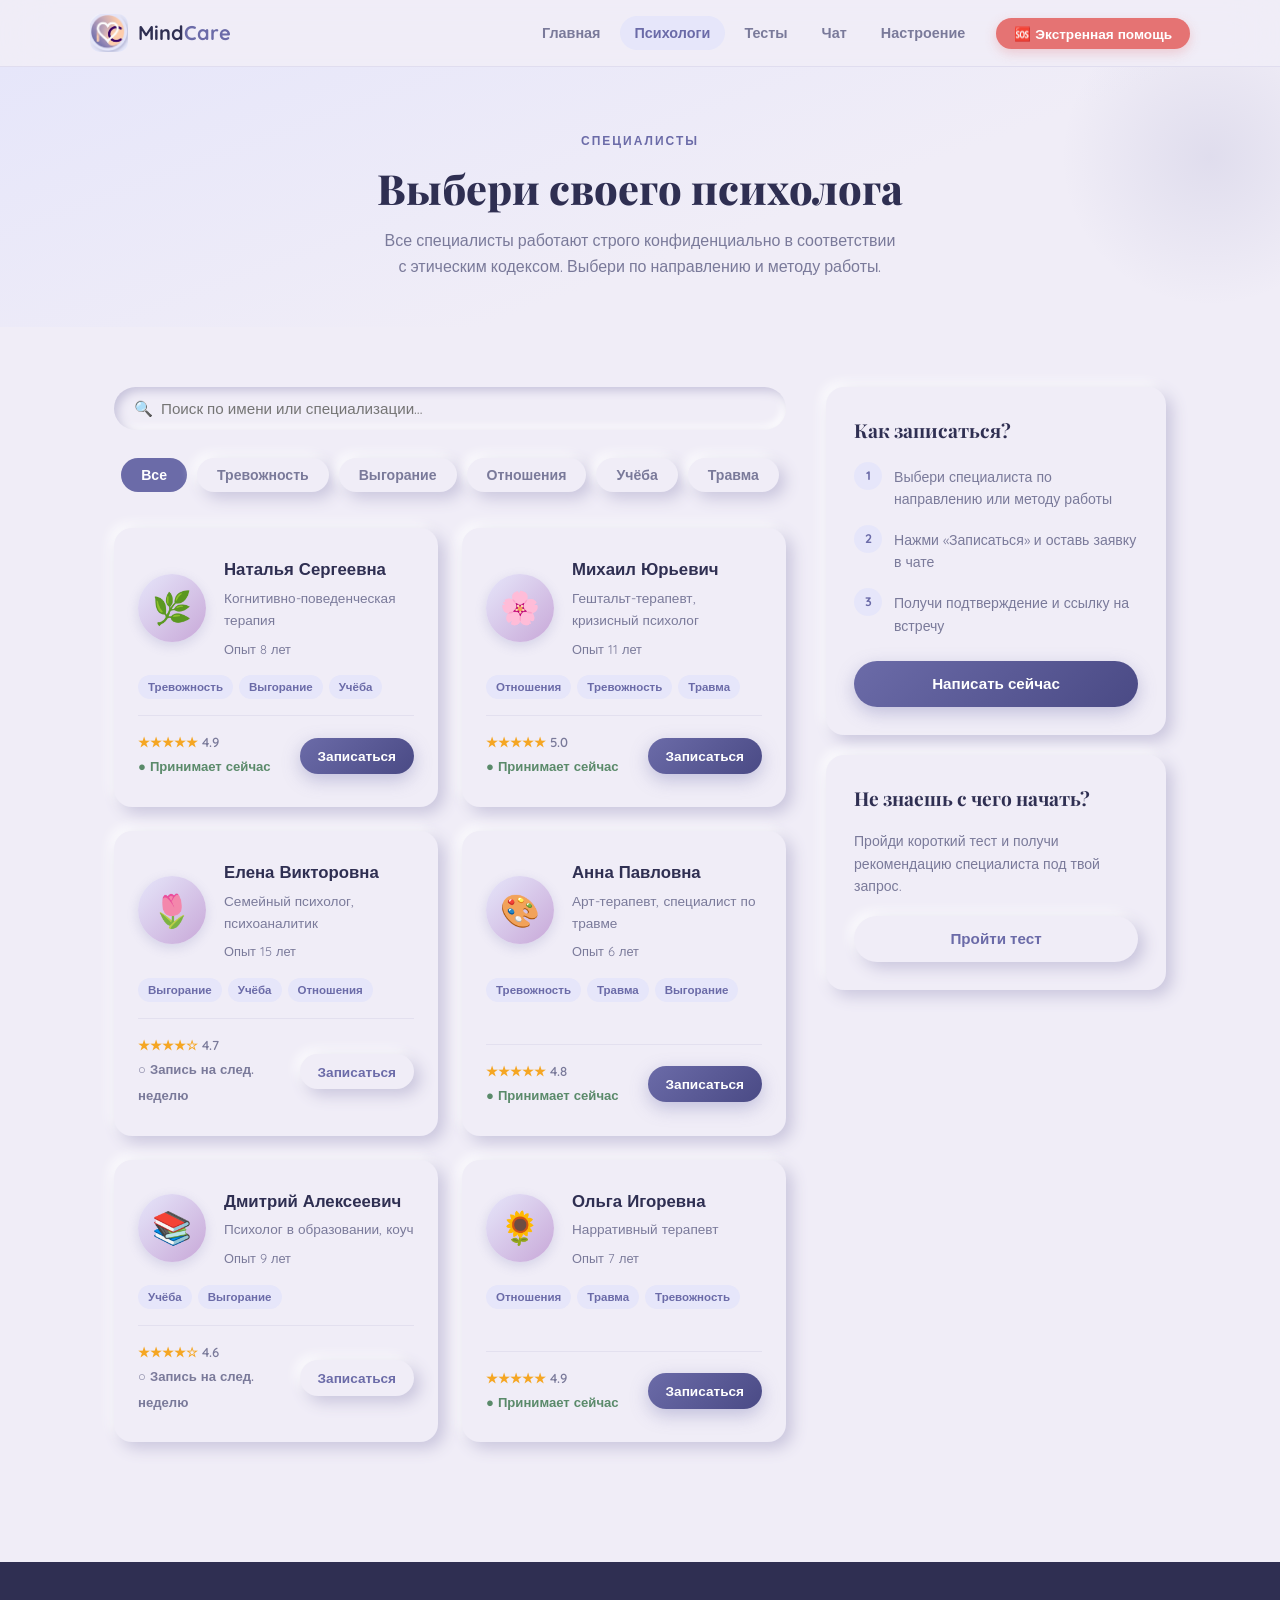
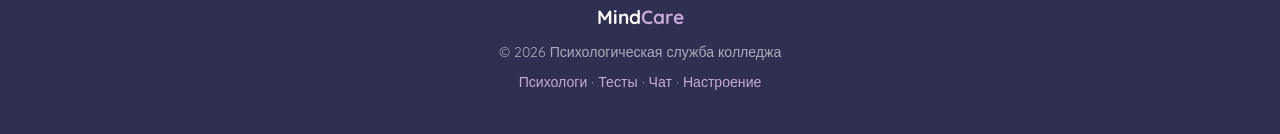
==== catalog.html @ d56aece6 "Add files via upload" ====
<!DOCTYPE html>
<html lang="ru">
<head>
  <meta charset="UTF-8"/>
  <meta name="viewport" content="width=device-width, initial-scale=1.0"/>
  <title>MindCare — Психологи</title>
  <link rel="icon" type="image/x-icon" href="image1.png"/>
  <link rel="shortcut icon" href="image1.png"/>
  <link rel="apple-touch-icon" href="image1.png"/>
  <link rel="preconnect" href="https://fonts.googleapis.com"/>
  <link rel="preconnect" href="https://fonts.gstatic.com" crossorigin/>
  <link href="https://fonts.googleapis.com/css2?family=Quicksand:wght@400;500;600;700&family=Playfair+Display:wght@700;800&display=swap" rel="stylesheet"/>
  <link rel="stylesheet" href="style.css"/>
  <style>
    .psych-detail-grid {
      display: grid; grid-template-columns: 1fr 340px; gap: 40px; align-items: start;
    }
    .sidebar-card { padding: 28px; position: sticky; top: 90px; }
    .sidebar-card h3 { font-family: 'Playfair Display', serif; font-size: 1.2rem; margin-bottom: 16px; }
    .sidebar-steps { display: flex; flex-direction: column; gap: 14px; margin-bottom: 24px; }
    .sidebar-step { display: flex; gap: 12px; align-items: flex-start; }
    .step-num {
      width: 28px; height: 28px; border-radius: 50%; flex-shrink: 0;
      background: var(--lavender); color: var(--lavender-dark);
      display: flex; align-items: center; justify-content: center;
      font-size: 0.78rem; font-weight: 700;
    }
    .step-text { font-size: 0.88rem; color: var(--text-muted); padding-top: 4px; }

    .search-bar {
      display: flex; gap: 12px; margin-bottom: 28px;
    }
    .search-bar input {
      flex: 1; padding: 12px 20px;
      border: none; box-shadow: var(--nm-in);
      background: var(--bg); border-radius: var(--radius-pill);
      outline: none; font-size: 0.95rem; font-family: inherit;
    }

    .psych-card__rating { display: flex; align-items: center; gap: 4px; font-size: 0.82rem; color: var(--text-muted); font-weight: 600; }
    .stars { color: #F5A623; }
    .psych-card__exp { font-size: 0.8rem; color: var(--text-muted); }

    @media (max-width: 900px) {
      .psych-detail-grid { grid-template-columns: 1fr; }
      .sidebar-card { position: static; }
    }
  </style>
</head>
<body>

<header class="header">
  <div class="container header__inner">
    <a href="index.html" class="logo">
      <img src="image1.png" alt="" class="logo__img" onerror="this.style.display='none'"/>
      <span class="logo__text">Mind<span class="logo__accent">Care</span></span>
    </a>
    <nav class="nav" id="nav">
      <ul class="nav__list">
        <li><a href="index.html"   class="nav__link">Главная</a></li>
        <li><a href="catalog.html" class="nav__link active">Психологи</a></li>
        <li><a href="tests.html"   class="nav__link">Тесты</a></li>
        <li><a href="chat.html"    class="nav__link">Чат</a></li>
        <li><a href="mood.html"    class="nav__link">Настроение</a></li>
      </ul>
    </nav>
    <button class="burger" id="burger" aria-label="Открыть меню"><span></span><span></span><span></span></button>
    <button class="btn btn--danger btn--sm header__emergency" id="emergencyBtn">🆘 Экстренная помощь</button>
  </div>
</header>

<div class="page-hero">
  <div class="container">
    <span class="page-hero__eyebrow">Специалисты</span>
    <h1 class="page-hero__title">Выбери своего психолога</h1>
    <p class="page-hero__sub">Все специалисты работают строго конфиденциально в соответствии с этическим кодексом. Выбери по направлению и методу работы.</p>
  </div>
</div>

<section style="padding: 60px 0;">
  <div class="container">
    <div class="psych-detail-grid">
      <div>
        <div class="search-bar">
          <input type="text" id="searchInput" placeholder="🔍  Поиск по имени или специализации…"/>
        </div>

        <div class="filters" role="group" aria-label="Фильтры">
          <button class="filter-tag active" data-filter="all">Все</button>
          <button class="filter-tag" data-filter="anxiety">Тревожность</button>
          <button class="filter-tag" data-filter="burnout">Выгорание</button>
          <button class="filter-tag" data-filter="relations">Отношения</button>
          <button class="filter-tag" data-filter="study">Учёба</button>
          <button class="filter-tag" data-filter="trauma">Травма</button>
        </div>

        <div class="catalog__grid" id="catalogGrid">

          <article class="psych-card nm reveal" data-tags="anxiety burnout study" data-name="наталья сергеевна когнитивно-поведенческая" tabindex="0">
            <div class="psych-card__top">
              <div class="psych-card__avatar">🌿</div>
              <div>
                <h3 class="psych-card__name">Наталья Сергеевна</h3>
                <p class="psych-card__spec">Когнитивно-поведенческая терапия</p>
                <p class="psych-card__exp">Опыт 8 лет</p>
              </div>
            </div>
            <div class="psych-card__tags">
              <span class="tag">Тревожность</span>
              <span class="tag">Выгорание</span>
              <span class="tag">Учёба</span>
            </div>
            <div class="psych-card__footer">
              <div>
                <div class="psych-card__rating"><span class="stars">★★★★★</span> 4.9</div>
                <span class="psych-card__avail">● Принимает сейчас</span>
              </div>
              <a href="chat.html" class="btn btn--primary btn--sm">Записаться</a>
            </div>
          </article>

          <article class="psych-card nm reveal" data-tags="relations anxiety trauma" data-name="михаил юрьевич гештальт кризисный" tabindex="0">
            <div class="psych-card__top">
              <div class="psych-card__avatar">🌸</div>
              <div>
                <h3 class="psych-card__name">Михаил Юрьевич</h3>
                <p class="psych-card__spec">Гештальт-терапевт, кризисный психолог</p>
                <p class="psych-card__exp">Опыт 11 лет</p>
              </div>
            </div>
            <div class="psych-card__tags">
              <span class="tag">Отношения</span>
              <span class="tag">Тревожность</span>
              <span class="tag">Травма</span>
            </div>
            <div class="psych-card__footer">
              <div>
                <div class="psych-card__rating"><span class="stars">★★★★★</span> 5.0</div>
                <span class="psych-card__avail">● Принимает сейчас</span>
              </div>
              <a href="chat.html" class="btn btn--primary btn--sm">Записаться</a>
            </div>
          </article>

          <article class="psych-card nm reveal" data-tags="burnout study relations" data-name="елена викторовна семейный психоаналитик" tabindex="0">
            <div class="psych-card__top">
              <div class="psych-card__avatar">🌷</div>
              <div>
                <h3 class="psych-card__name">Елена Викторовна</h3>
                <p class="psych-card__spec">Семейный психолог, психоаналитик</p>
                <p class="psych-card__exp">Опыт 15 лет</p>
              </div>
            </div>
            <div class="psych-card__tags">
              <span class="tag">Выгорание</span>
              <span class="tag">Учёба</span>
              <span class="tag">Отношения</span>
            </div>
            <div class="psych-card__footer">
              <div>
                <div class="psych-card__rating"><span class="stars">★★★★☆</span> 4.7</div>
                <span class="psych-card__avail psych-card__avail--busy">○ Запись на след. неделю</span>
              </div>
              <a href="chat.html" class="btn btn--secondary btn--sm">Записаться</a>
            </div>
          </article>

          <article class="psych-card nm reveal" data-tags="anxiety trauma burnout" data-name="анна павловна арт-терапия травма" tabindex="0">
            <div class="psych-card__top">
              <div class="psych-card__avatar">🎨</div>
              <div>
                <h3 class="psych-card__name">Анна Павловна</h3>
                <p class="psych-card__spec">Арт-терапевт, специалист по травме</p>
                <p class="psych-card__exp">Опыт 6 лет</p>
              </div>
            </div>
            <div class="psych-card__tags">
              <span class="tag">Тревожность</span>
              <span class="tag">Травма</span>
              <span class="tag">Выгорание</span>
            </div>
            <div class="psych-card__footer">
              <div>
                <div class="psych-card__rating"><span class="stars">★★★★★</span> 4.8</div>
                <span class="psych-card__avail">● Принимает сейчас</span>
              </div>
              <a href="chat.html" class="btn btn--primary btn--sm">Записаться</a>
            </div>
          </article>

          <article class="psych-card nm reveal" data-tags="study burnout" data-name="дмитрий алексеевич учёба стресс" tabindex="0">
            <div class="psych-card__top">
              <div class="psych-card__avatar">📚</div>
              <div>
                <h3 class="psych-card__name">Дмитрий Алексеевич</h3>
                <p class="psych-card__spec">Психолог в образовании, коуч</p>
                <p class="psych-card__exp">Опыт 9 лет</p>
              </div>
            </div>
            <div class="psych-card__tags">
              <span class="tag">Учёба</span>
              <span class="tag">Выгорание</span>
            </div>
            <div class="psych-card__footer">
              <div>
                <div class="psych-card__rating"><span class="stars">★★★★☆</span> 4.6</div>
                <span class="psych-card__avail psych-card__avail--busy">○ Запись на след. неделю</span>
              </div>
              <a href="chat.html" class="btn btn--secondary btn--sm">Записаться</a>
            </div>
          </article>

          <article class="psych-card nm reveal" data-tags="relations trauma anxiety" data-name="ольга игоревна нарративная терапия" tabindex="0">
            <div class="psych-card__top">
              <div class="psych-card__avatar">🌻</div>
              <div>
                <h3 class="psych-card__name">Ольга Игоревна</h3>
                <p class="psych-card__spec">Нарративный терапевт</p>
                <p class="psych-card__exp">Опыт 7 лет</p>
              </div>
            </div>
            <div class="psych-card__tags">
              <span class="tag">Отношения</span>
              <span class="tag">Травма</span>
              <span class="tag">Тревожность</span>
            </div>
            <div class="psych-card__footer">
              <div>
                <div class="psych-card__rating"><span class="stars">★★★★★</span> 4.9</div>
                <span class="psych-card__avail">● Принимает сейчас</span>
              </div>
              <a href="chat.html" class="btn btn--primary btn--sm">Записаться</a>
            </div>
          </article>

        </div>
      </div>

      <aside>
        <div class="sidebar-card nm">
          <h3>Как записаться?</h3>
          <div class="sidebar-steps">
            <div class="sidebar-step">
              <div class="step-num">1</div>
              <div class="step-text">Выбери специалиста по направлению или методу работы</div>
            </div>
            <div class="sidebar-step">
              <div class="step-num">2</div>
              <div class="step-text">Нажми «Записаться» и оставь заявку в чате</div>
            </div>
            <div class="sidebar-step">
              <div class="step-num">3</div>
              <div class="step-text">Получи подтверждение и ссылку на встречу</div>
            </div>
          </div>
          <a href="chat.html" class="btn btn--primary" style="width:100%;text-align:center">Написать сейчас</a>
        </div>

        <div class="sidebar-card nm" style="margin-top:20px">
          <h3>Не знаешь с чего начать?</h3>
          <p style="font-size:0.88rem;color:var(--text-muted);margin:12px 0 18px">Пройди короткий тест и получи рекомендацию специалиста под твой запрос.</p>
          <a href="tests.html" class="btn btn--secondary" style="width:100%;text-align:center">Пройти тест</a>
        </div>
      </aside>
    </div>
  </div>
</section>

<!-- BOOKING MODAL -->
<div class="modal-overlay" id="bookingModal" hidden>
  <div class="modal nm">
    <div style="font-size:2.5rem;margin-bottom:12px">📞</div>
    <h2 style="color:var(--lavender-dark)">Запись на приём</h2>
    <p style="margin:14px 0 6px">Позвони нашему оператору, чтобы выбрать удобное время:</p>
    <a href="tel:+79002978001" style="
      display:inline-block;
      font-size:1.6rem;font-weight:800;
      color:var(--lavender-dark);
      margin:12px 0 6px;
      letter-spacing:1px;
    ">+7 (900) 297-80-01</a>
    <p style="font-size:0.82rem;color:var(--text-muted);margin-bottom:24px">Пн–Пт, 9:00–18:00 · Звонок бесплатный</p>
    <div style="display:flex;gap:12px;justify-content:center;flex-wrap:wrap">
      <a href="tel:+79002978001" class="btn btn--primary">Позвонить сейчас</a>
      <button class="btn btn--secondary" id="closeBooking">Закрыть</button>
    </div>
  </div>
</div>

<!-- EMERGENCY MODAL -->
<div class="modal-overlay" id="emergencyModal" hidden>
  <div class="modal nm">
    <h2>🆘 Экстренная помощь</h2>
    <p>Если тебе угрожает опасность — звони прямо сейчас:</p>
    <ul style="margin:18px 0;padding-left:20px;text-align:left;line-height:2.2">
      <li><strong>8 (800) 2000-122</strong> — Телефон доверия (бесплатно)</li>
      <li><strong>+7 (495) 575-87-70</strong> — Горячая линия</li>
    </ul>
    <button class="btn btn--primary" id="closeEmergency">Понятно, закрыть</button>
  </div>
</div>

<footer class="footer">
  <div class="container">
    <div class="footer__logo">Mind<span>Care</span></div>
    <p style="margin-top:8px">© 2026 Психологическая служба колледжа</p>
    <p style="margin-top:8px">
      <a href="catalog.html">Психологи</a> ·
      <a href="tests.html">Тесты</a> ·
      <a href="chat.html">Чат</a> ·
      <a href="mood.html">Настроение</a>
    </p>
  </div>
</footer>

<script src="app.js"></script>
<script>
  // Booking modal
  const bookingModal = document.getElementById('bookingModal');
  const closeBooking = document.getElementById('closeBooking');

  document.querySelectorAll('.psych-card .btn').forEach(btn => {
    btn.addEventListener('click', e => {
      e.preventDefault();
      bookingModal.removeAttribute('hidden');
    });
  });

  closeBooking.addEventListener('click', () => bookingModal.setAttribute('hidden',''));
  bookingModal.addEventListener('click', e => { if (e.target === bookingModal) bookingModal.setAttribute('hidden',''); });

  // Search
  const searchInput = document.getElementById('searchInput');
  if (searchInput) {
    searchInput.addEventListener('input', () => {
      const q = searchInput.value.toLowerCase();
      document.querySelectorAll('.psych-card').forEach(card => {
        const name = (card.dataset.name || '').toLowerCase();
        if (name.includes(q)) { card.classList.remove('card-hidden','card-fade'); }
        else { card.classList.add('card-fade','card-hidden'); }
      });
    });
  }
</script>
</body>
</html>
---- style.css ----
/* =============================================
   MindCare — СТИЛИ (обновлённые)
   ============================================= */

@import url('https://fonts.googleapis.com/css2?family=Quicksand:wght@400;500;600;700&family=Playfair+Display:wght@700;800&display=swap');

:root {
  --bg:            #F0EDF7;
  --bg-alt:        #E8E4F3;
  --lavender:      #E6E6FA;
  --lavender-mid:  #C8A8D8;
  --lavender-dark: #6B6BA8;
  --lavender-deep: #4A4A85;
  --accent:        #9090C8;
  --green:         #5A8A6A;
  --green-light:   #D4EDDA;
  --text-dark:     #2F2F52;
  --text-muted:    #7A7A9A;
  --white:         #ffffff;

  --nm-light:  #ffffff;
  --nm-dark:   #c8c4dc;
  --nm-out:    6px 6px 16px var(--nm-dark), -4px -4px 12px var(--nm-light);
  --nm-in:     inset 4px 4px 10px var(--nm-dark), inset -3px -3px 8px var(--nm-light);
  --nm-hover:  8px 8px 20px var(--nm-dark), -5px -5px 14px var(--nm-light);

  --radius:     18px;
  --radius-sm:  10px;
  --radius-pill:100px;
  --transition: 0.3s cubic-bezier(0.25, 0.8, 0.25, 1);
}

*, *::before, *::after { box-sizing: border-box; margin: 0; padding: 0; }
html { scroll-behavior: smooth; }
body {
  font-family: 'Quicksand', sans-serif;
  background: var(--bg);
  color: var(--text-dark);
  line-height: 1.6;
  overflow-x: hidden;
}
button, input, textarea { font-family: inherit; }
a { text-decoration: none; color: inherit; }
img { max-width: 100%; }

.container { max-width: 1100px; margin: 0 auto; padding: 0 24px; }
.nm { background: var(--bg); box-shadow: var(--nm-out); border-radius: var(--radius); }

/* ── HEADER ── */
.header {
  position: sticky; top: 0; z-index: 100;
  background: rgba(240,237,247,0.88);
  backdrop-filter: blur(24px); -webkit-backdrop-filter: blur(24px);
  border-bottom: 1px solid rgba(107,107,168,0.12);
}
.header__inner {
  display: flex; align-items: center; gap: 16px;
  padding: 14px 0;
}
.logo { display: flex; align-items: center; gap: 10px; }
.logo__img { width: 38px; height: 38px; border-radius: 10px; object-fit: contain; }
.logo__text { font-size: 1.25rem; font-weight: 700; white-space: nowrap; }
.logo__accent { color: var(--lavender-dark); }

.nav { margin-left: auto; }
.nav__list { display: flex; gap: 4px; list-style: none; }
.nav__link {
  padding: 8px 15px; border-radius: var(--radius-pill);
  font-weight: 600; font-size: 0.9rem;
  color: var(--text-muted); transition: all 0.2s;
}
.nav__link.active,
.nav__link:hover { color: var(--lavender-dark); background: var(--lavender); }

.burger {
  display: none; flex-direction: column; gap: 5px;
  border: none; background: transparent; cursor: pointer; padding: 4px; margin-left: auto;
}
.burger span { display: block; width: 22px; height: 2px; background: var(--text-dark); border-radius: 2px; transition: 0.3s; }
.burger.open span:nth-child(1) { transform: translateY(7px) rotate(45deg); }
.burger.open span:nth-child(2) { opacity: 0; }
.burger.open span:nth-child(3) { transform: translateY(-7px) rotate(-45deg); }

/* ── BUTTONS ── */
.btn {
  display: inline-flex; align-items: center; justify-content: center;
  padding: 11px 26px; border-radius: var(--radius-pill);
  font-weight: 700; font-size: 0.95rem; cursor: pointer;
  transition: all var(--transition); border: none;
}
.btn--primary {
  background: linear-gradient(135deg, var(--lavender-dark), var(--lavender-deep));
  color: #fff; box-shadow: 0 6px 18px rgba(107,107,168,0.35);
}
.btn--primary:hover { transform: translateY(-2px); box-shadow: 0 10px 24px rgba(107,107,168,0.45); }
.btn--secondary {
  background: var(--bg); color: var(--lavender-dark); box-shadow: var(--nm-out);
}
.btn--secondary:hover { background: var(--lavender); transform: translateY(-1px); }
.btn--green {
  background: linear-gradient(135deg, var(--green), #3d6b4f);
  color: #fff; box-shadow: 0 6px 18px rgba(90,138,106,0.35);
}
.btn--green:hover { transform: translateY(-2px); box-shadow: 0 10px 24px rgba(90,138,106,0.45); }
.btn--danger { background: #E57373; color: white; box-shadow: 0 4px 12px rgba(229,115,115,0.3); }
.btn--danger:hover { background: #d32f2f; }
.btn--sm { padding: 7px 18px; font-size: 0.85rem; }

/* ── SECTION COMMONS ── */
section { padding: 72px 0; }
.section-header { text-align: center; margin-bottom: 48px; }
.section-eyebrow {
  font-size: 0.75rem; font-weight: 700; text-transform: uppercase;
  letter-spacing: 2px; color: var(--lavender-dark); display: block; margin-bottom: 12px;
}
.section-title {
  font-family: 'Playfair Display', serif;
  font-size: 2.1rem; font-weight: 800; color: var(--text-dark); margin-bottom: 14px; line-height: 1.2;
}
.section-sub { color: var(--text-muted); max-width: 520px; margin: 0 auto; font-size: 0.95rem; }

/* ── PAGE HERO (inner pages) ── */
.page-hero {
  padding: 64px 0 48px;
  background: linear-gradient(160deg, var(--lavender) 0%, var(--bg) 60%);
  text-align: center;
  position: relative;
  overflow: hidden;
}
.page-hero::before {
  content: '';
  position: absolute; top: -60px; right: -80px;
  width: 300px; height: 300px;
  border-radius: 50%;
  background: radial-gradient(circle, rgba(107,107,168,0.12), transparent 70%);
  pointer-events: none;
}
.page-hero__eyebrow {
  font-size: 0.75rem; font-weight: 700; text-transform: uppercase;
  letter-spacing: 2px; color: var(--lavender-dark); display: block; margin-bottom: 14px;
}
.page-hero__title {
  font-family: 'Playfair Display', serif;
  font-size: 2.6rem; font-weight: 800; margin-bottom: 16px; line-height: 1.15;
}
.page-hero__sub {
  color: var(--text-muted); max-width: 520px; margin: 0 auto; font-size: 1rem;
}

/* ── FOOTER ── */
.footer {
  background: var(--text-dark); color: rgba(255,255,255,0.6);
  padding: 40px 0; text-align: center; font-size: 0.88rem; margin-top: 60px;
}
.footer__brand { margin-bottom: 10px; }
.footer__logo { font-size: 1.2rem; font-weight: 700; color: #fff; }
.footer__logo span { color: var(--lavender-mid); }
.footer a { color: var(--lavender-mid); }

/* ── SCROLL REVEAL ── */
.reveal { opacity: 0; transform: translateY(28px); transition: opacity 0.65s ease, transform 0.65s ease; }
.reveal.visible { opacity: 1; transform: translateY(0); }

/* ── MODAL ── */
.modal-overlay {
  position: fixed; inset: 0;
  background: rgba(30,20,60,0.35); backdrop-filter: blur(6px);
  z-index: 200; display: flex; align-items: center; justify-content: center; padding: 20px;
}
.modal { max-width: 500px; background: var(--bg); padding: 36px; text-align: center; }
.modal h2 { margin-bottom: 16px; color: #E57373; font-size: 1.5rem; }
.modal p { font-size: 0.95rem; color: var(--text-dark); }
[hidden] { display: none !important; }

/* ── FILTERS ── */
.filters { display: flex; gap: 10px; justify-content: center; margin-bottom: 36px; flex-wrap: wrap; }
.filter-tag {
  padding: 8px 20px; border-radius: var(--radius-pill);
  border: none; background: var(--bg); box-shadow: var(--nm-out);
  cursor: pointer; font-weight: 600; font-size: 0.88rem;
  color: var(--text-muted); transition: all 0.2s;
}
.filter-tag.active { background: var(--lavender-dark); color: white; box-shadow: none; }
.filter-tag:hover:not(.active) { background: var(--lavender); color: var(--lavender-dark); }

/* ── TAG CHIPS ── */
.tag {
  font-size: 0.72rem; background: var(--lavender); color: var(--lavender-dark);
  padding: 3px 10px; border-radius: var(--radius-pill); font-weight: 700;
}
.tag--green { background: var(--green-light); color: var(--green); }

/* ── PSYCH CARDS (catalog page) ── */
.catalog__grid { display: grid; grid-template-columns: repeat(auto-fill, minmax(300px, 1fr)); gap: 24px; }
.psych-card {
  padding: 28px 24px; display: flex; flex-direction: column; gap: 16px;
  transition: box-shadow var(--transition), transform var(--transition);
}
.psych-card:hover { box-shadow: var(--nm-hover); transform: translateY(-3px); }
.psych-card.card-fade { opacity: 0; transform: scale(0.95); pointer-events: none; }
.psych-card.card-hidden { display: none !important; }
.psych-card__top { display: flex; gap: 18px; align-items: center; }
.psych-card__avatar {
  width: 68px; height: 68px; flex-shrink: 0;
  background: linear-gradient(135deg, var(--lavender), var(--lavender-mid));
  border-radius: 50%; display: flex; align-items: center; justify-content: center;
  font-size: 2rem; box-shadow: 0 4px 12px rgba(107,107,168,0.2);
}
.psych-card__name { font-size: 1.05rem; font-weight: 700; margin-bottom: 4px; }
.psych-card__spec { color: var(--text-muted); font-size: 0.85rem; margin-bottom: 8px; }
.psych-card__tags { display: flex; gap: 6px; flex-wrap: wrap; }
.psych-card__footer {
  margin-top: auto; padding-top: 16px;
  border-top: 1px solid rgba(107,107,168,0.1);
  display: flex; align-items: center; justify-content: space-between;
}
.psych-card__avail { font-size: 0.82rem; color: var(--green); font-weight: 600; }
.psych-card__avail--busy { color: var(--text-muted); }

/* ── TEST WIDGET ── */
.test-widget { max-width: 640px; margin: 0 auto; padding: 44px 40px; text-align: center; }
.test-intro-icon { font-size: 3.5rem; margin-bottom: 20px; }
.test-widget h3 { font-family: 'Playfair Display', serif; font-size: 1.5rem; margin-bottom: 12px; }
.test-widget p { color: var(--text-muted); margin-bottom: 28px; }
.test-progress-bar {
  width: 100%; height: 6px; background: rgba(107,107,168,0.12);
  border-radius: 3px; margin-bottom: 18px; overflow: hidden;
}
.test-progress { height: 100%; width: 0%; background: linear-gradient(90deg, var(--accent), var(--lavender-dark)); transition: width 0.4s; }
.test-step { font-size: 0.8rem; color: var(--text-muted); font-weight: 600; display: block; margin-bottom: 8px; }
.test-question { font-size: 1.15rem; font-weight: 700; margin-bottom: 28px; line-height: 1.4; }
.test-answers { display: flex; flex-direction: column; gap: 12px; }
.answer-btn {
  padding: 14px 22px; text-align: left;
  background: var(--bg); border: 2px solid transparent;
  box-shadow: var(--nm-out); border-radius: var(--radius-sm);
  cursor: pointer; font-size: 0.95rem; font-weight: 500;
  transition: all 0.2s; color: var(--text-dark);
}
.answer-btn:hover { background: var(--lavender); border-color: var(--lavender-mid); box-shadow: none; }
.test-result-emoji { font-size: 4rem; margin-bottom: 16px; display: block; }
.test-result-title { font-family: 'Playfair Display', serif; font-size: 1.6rem; margin-bottom: 12px; }
.test-result-desc { color: var(--text-muted); margin-bottom: 28px; max-width: 380px; margin-left: auto; margin-right: auto; }
.test-result-badge {
  display: inline-block; padding: 6px 20px; border-radius: var(--radius-pill);
  font-size: 0.85rem; font-weight: 700; margin-bottom: 24px;
}
.badge--ok { background: var(--green-light); color: var(--green); }
.badge--warn { background: #FFF3CD; color: #856404; }
.badge--alert { background: #FFE0E0; color: #c0392b; }

/* ── CHAT WIDGET ── */
.chat-widget {
  max-width: 680px; margin: 0 auto;
  height: 520px; display: flex; flex-direction: column; overflow: hidden;
}
.chat-widget__messages {
  flex: 1; overflow-y: auto; padding: 20px;
  display: flex; flex-direction: column; gap: 14px;
}
.chat-widget__messages::-webkit-scrollbar { width: 4px; }
.chat-widget__messages::-webkit-scrollbar-track { background: transparent; }
.chat-widget__messages::-webkit-scrollbar-thumb { background: var(--lavender-mid); border-radius: 2px; }
.chat-message { display: flex; flex-direction: column; max-width: 78%; }
.chat-message--bot { align-self: flex-start; }
.chat-message--user { align-self: flex-end; }
.chat-message__bubble {
  padding: 12px 18px; border-radius: var(--radius); font-size: 0.95rem;
  line-height: 1.5; box-shadow: var(--nm-out);
}
.chat-message--bot .chat-message__bubble {
  background: var(--bg); border-top-left-radius: 4px;
}
.chat-message--user .chat-message__bubble {
  background: linear-gradient(135deg, var(--lavender-dark), var(--lavender-deep));
  color: white; border-top-right-radius: 4px; box-shadow: 0 4px 14px rgba(107,107,168,0.3);
}
.chat-message__time { font-size: 0.7rem; color: var(--text-muted); margin-top: 4px; padding: 0 4px; }
.chat-message--user .chat-message__time { align-self: flex-end; }
.chat-widget__input-zone {
  display: flex; gap: 12px; padding: 16px 20px;
  border-top: 1px solid rgba(107,107,168,0.1); background: var(--bg);
}
.chat-widget__input-zone input {
  flex: 1; padding: 12px 22px; border: none;
  box-shadow: var(--nm-in); background: var(--bg);
  border-radius: var(--radius-pill); outline: none; font-size: 0.95rem;
}
.chat-widget__send {
  padding: 0 24px; background: linear-gradient(135deg, var(--lavender-dark), var(--lavender-deep));
  color: white; border: none; border-radius: var(--radius-pill);
  cursor: pointer; font-weight: 700; font-size: 0.9rem;
  transition: all 0.2s; box-shadow: 0 4px 12px rgba(107,107,168,0.3);
}
.chat-widget__send:hover { transform: translateY(-1px); box-shadow: 0 6px 16px rgba(107,107,168,0.4); }
.chat-typing { display: flex; align-items: center; gap: 5px; padding: 10px 16px; }
.chat-typing span {
  width: 8px; height: 8px; border-radius: 50%;
  background: var(--lavender-mid); display: block;
  animation: typingDot 1.2s ease-in-out infinite;
}
.chat-typing span:nth-child(2) { animation-delay: 0.2s; }
.chat-typing span:nth-child(3) { animation-delay: 0.4s; }
@keyframes typingDot { 0%,60%,100% { transform: scale(0.7); opacity: 0.4; } 30% { transform: scale(1); opacity: 1; } }

/* ── MOOD WIDGET ── */
.mood-widget { max-width: 540px; margin: 0 auto; padding: 36px; text-align: center; }
.mood-options { display: flex; justify-content: space-around; margin-bottom: 24px; gap: 8px; }
.mood-btn {
  width: 62px; height: 62px;
  display: flex; align-items: center; justify-content: center;
  font-size: 2rem; border: 2px solid transparent;
  cursor: pointer; transition: all 0.2s; border-radius: 50%;
  background: var(--bg); box-shadow: var(--nm-out);
}
.mood-btn:hover { transform: scale(1.12); background: var(--lavender); border-color: var(--lavender-mid); }
.mood-btn.selected {
  transform: scale(1.18); background: var(--lavender);
  border-color: var(--lavender-dark); box-shadow: 0 0 0 4px rgba(107,107,168,0.15);
}
.mood-label { font-size: 0.7rem; color: var(--text-muted); font-weight: 600; display: block; margin-top: 6px; }
.mood-result-text { font-size: 0.95rem; color: var(--text-muted); font-weight: 500; min-height: 24px; margin-bottom: 28px; }

/* mood history */
.mood-history { margin-top: 40px; }
.mood-history h3 { font-family: 'Playfair Display', serif; font-size: 1.3rem; margin-bottom: 20px; }
.mood-calendar { display: grid; grid-template-columns: repeat(7, 1fr); gap: 8px; }
.mood-day {
  aspect-ratio: 1; border-radius: 10px; display: flex; flex-direction: column;
  align-items: center; justify-content: center; font-size: 1.1rem;
  background: var(--bg); box-shadow: var(--nm-out);
}
.mood-day__label { font-size: 0.6rem; color: var(--text-muted); margin-top: 2px; font-weight: 600; }
.mood-day--empty { box-shadow: var(--nm-in); }

/* Calm button */
#calmBtn.pulsing { animation: breathBtn 4s ease-in-out infinite; background: var(--lavender); color: var(--lavender-dark); }
@keyframes breathBtn { 0%,100% { transform: scale(1); box-shadow: 0 0 0 0 rgba(107,107,168,0.3); } 50% { transform: scale(1.06); box-shadow: 0 0 20px 10px rgba(107,107,168,0.12); } }

/* ── RESPONSIVE ── */
@media (max-width: 768px) {
  .header__emergency { display: none; }
  .nav { display: none; position: absolute; top: 100%; left: 0; width: 100%; z-index: 99; }
  .nav.open {
    display: block;
    background: rgba(240,237,247,0.97);
    backdrop-filter: blur(20px);
    padding: 16px 24px 20px;
    border-bottom: 1px solid rgba(107,107,168,0.12);
    box-shadow: 0 8px 24px rgba(0,0,0,0.07);
  }
  .nav__list { flex-direction: column; gap: 4px; }
  .nav__link { display: block; padding: 10px 16px; }
  .burger { display: flex; }
  .page-hero__title { font-size: 2rem; }
  .section-title { font-size: 1.7rem; }
  .test-widget { padding: 28px 20px; }
  .catalog__grid { grid-template-columns: 1fr; }
  .mood-calendar { grid-template-columns: repeat(7, 1fr); gap: 5px; }
  .mood-day { font-size: 0.85rem; }
  .chat-widget { height: 460px; }
}
@media (max-width: 480px) {
  .mood-btn { width: 50px; height: 50px; font-size: 1.6rem; }
}
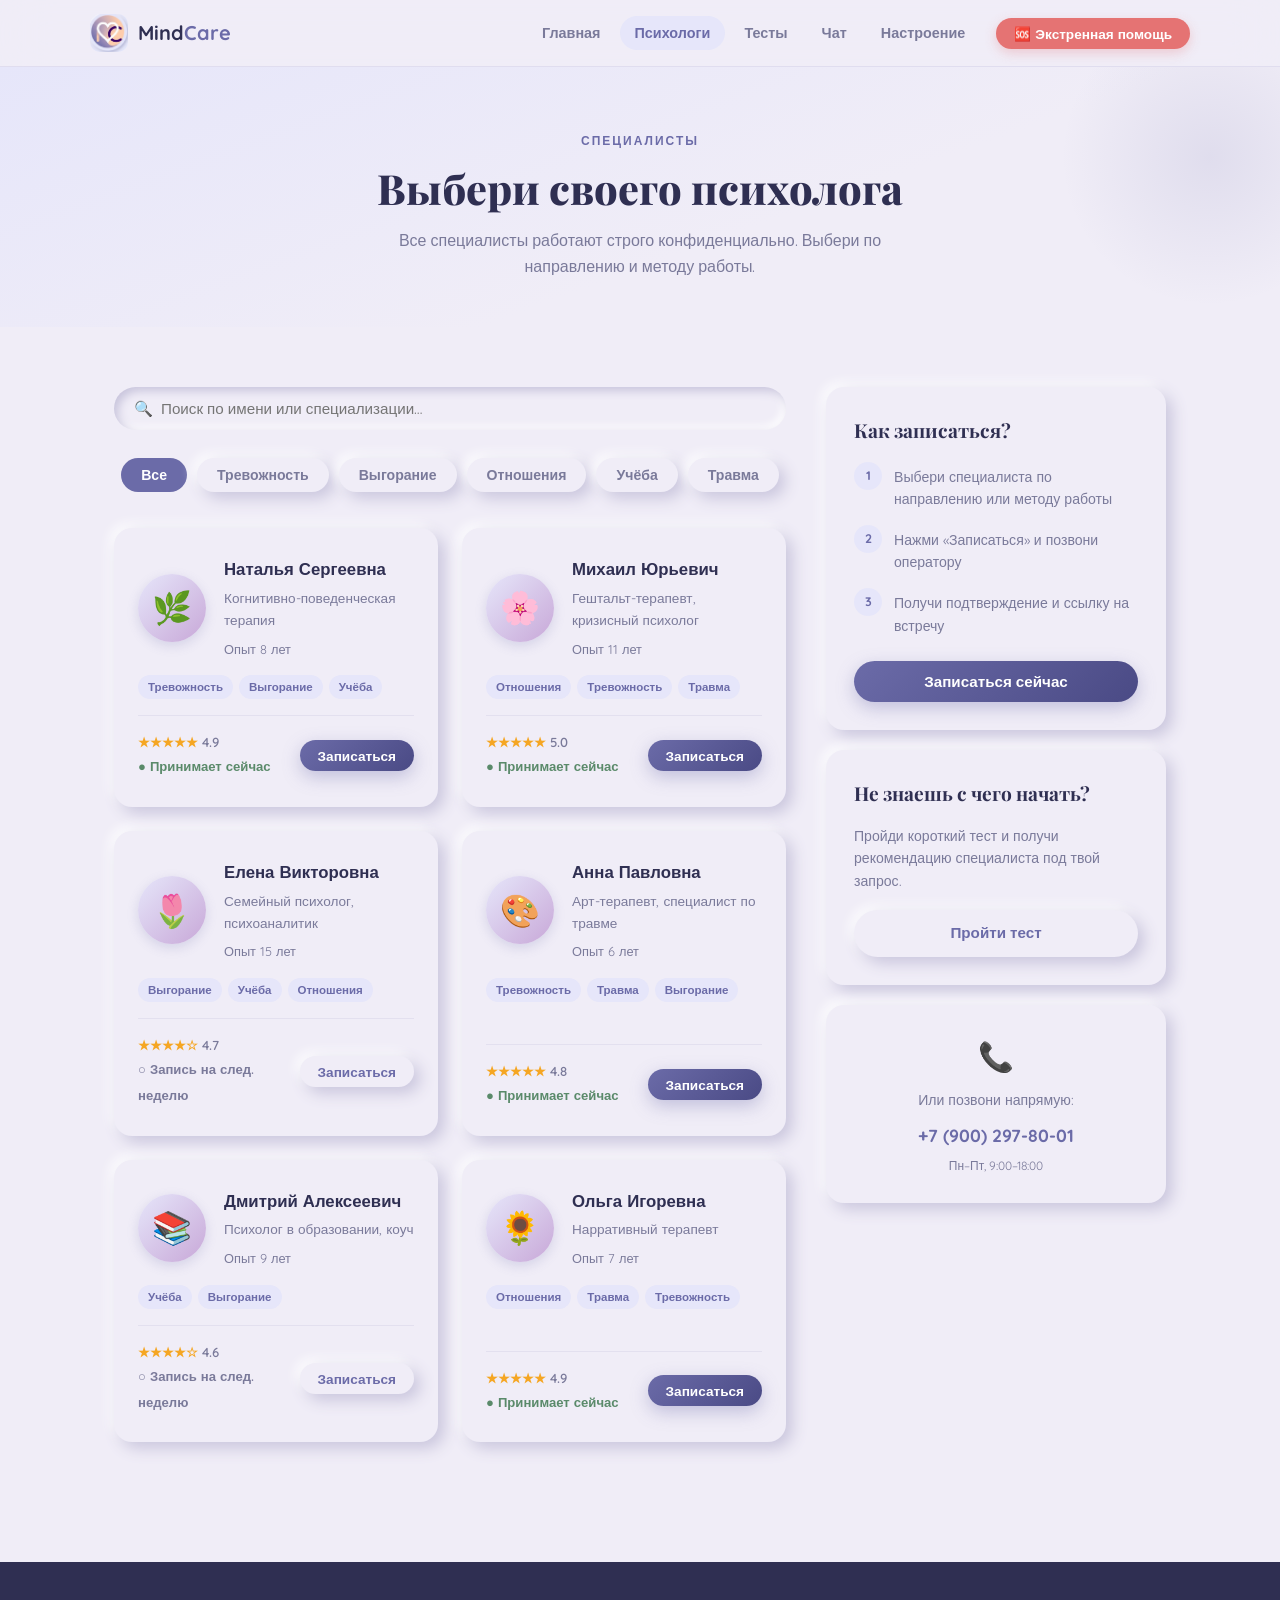
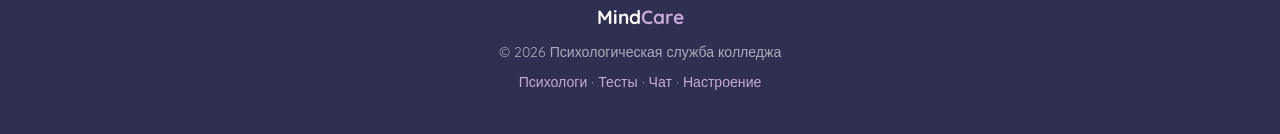
==== commit ed58127d: "Add files via upload" ====
--- a/catalog.html
+++ b/catalog.html
@@ -11,41 +11,6 @@
   <link rel="preconnect" href="https://fonts.gstatic.com" crossorigin/>
   <link href="https://fonts.googleapis.com/css2?family=Quicksand:wght@400;500;600;700&family=Playfair+Display:wght@700;800&display=swap" rel="stylesheet"/>
   <link rel="stylesheet" href="style.css"/>
-  <style>
-    .psych-detail-grid {
-      display: grid; grid-template-columns: 1fr 340px; gap: 40px; align-items: start;
-    }
-    .sidebar-card { padding: 28px; position: sticky; top: 90px; }
-    .sidebar-card h3 { font-family: 'Playfair Display', serif; font-size: 1.2rem; margin-bottom: 16px; }
-    .sidebar-steps { display: flex; flex-direction: column; gap: 14px; margin-bottom: 24px; }
-    .sidebar-step { display: flex; gap: 12px; align-items: flex-start; }
-    .step-num {
-      width: 28px; height: 28px; border-radius: 50%; flex-shrink: 0;
-      background: var(--lavender); color: var(--lavender-dark);
-      display: flex; align-items: center; justify-content: center;
-      font-size: 0.78rem; font-weight: 700;
-    }
-    .step-text { font-size: 0.88rem; color: var(--text-muted); padding-top: 4px; }
-
-    .search-bar {
-      display: flex; gap: 12px; margin-bottom: 28px;
-    }
-    .search-bar input {
-      flex: 1; padding: 12px 20px;
-      border: none; box-shadow: var(--nm-in);
-      background: var(--bg); border-radius: var(--radius-pill);
-      outline: none; font-size: 0.95rem; font-family: inherit;
-    }
-
-    .psych-card__rating { display: flex; align-items: center; gap: 4px; font-size: 0.82rem; color: var(--text-muted); font-weight: 600; }
-    .stars { color: #F5A623; }
-    .psych-card__exp { font-size: 0.8rem; color: var(--text-muted); }
-
-    @media (max-width: 900px) {
-      .psych-detail-grid { grid-template-columns: 1fr; }
-      .sidebar-card { position: static; }
-    }
-  </style>
 </head>
 <body>
 
@@ -73,18 +38,17 @@
   <div class="container">
     <span class="page-hero__eyebrow">Специалисты</span>
     <h1 class="page-hero__title">Выбери своего психолога</h1>
-    <p class="page-hero__sub">Все специалисты работают строго конфиденциально в соответствии с этическим кодексом. Выбери по направлению и методу работы.</p>
+    <p class="page-hero__sub">Все специалисты работают строго конфиденциально. Выбери по направлению и методу работы.</p>
   </div>
 </div>
 
-<section style="padding: 60px 0;">
+<section style="padding:60px 0">
   <div class="container">
     <div class="psych-detail-grid">
       <div>
         <div class="search-bar">
           <input type="text" id="searchInput" placeholder="🔍  Поиск по имени или специализации…"/>
         </div>
-
         <div class="filters" role="group" aria-label="Фильтры">
           <button class="filter-tag active" data-filter="all">Все</button>
           <button class="filter-tag" data-filter="anxiety">Тревожность</button>
@@ -95,7 +59,6 @@
         </div>
 
         <div class="catalog__grid" id="catalogGrid">
-
           <article class="psych-card nm reveal" data-tags="anxiety burnout study" data-name="наталья сергеевна когнитивно-поведенческая" tabindex="0">
             <div class="psych-card__top">
               <div class="psych-card__avatar">🌿</div>
@@ -106,16 +69,14 @@
               </div>
             </div>
             <div class="psych-card__tags">
-              <span class="tag">Тревожность</span>
-              <span class="tag">Выгорание</span>
-              <span class="tag">Учёба</span>
+              <span class="tag">Тревожность</span><span class="tag">Выгорание</span><span class="tag">Учёба</span>
             </div>
             <div class="psych-card__footer">
               <div>
                 <div class="psych-card__rating"><span class="stars">★★★★★</span> 4.9</div>
                 <span class="psych-card__avail">● Принимает сейчас</span>
               </div>
-              <a href="chat.html" class="btn btn--primary btn--sm">Записаться</a>
+              <button class="btn btn--primary btn--sm book-btn">Записаться</button>
             </div>
           </article>
 
@@ -129,16 +90,14 @@
               </div>
             </div>
             <div class="psych-card__tags">
-              <span class="tag">Отношения</span>
-              <span class="tag">Тревожность</span>
-              <span class="tag">Травма</span>
+              <span class="tag">Отношения</span><span class="tag">Тревожность</span><span class="tag">Травма</span>
             </div>
             <div class="psych-card__footer">
               <div>
                 <div class="psych-card__rating"><span class="stars">★★★★★</span> 5.0</div>
                 <span class="psych-card__avail">● Принимает сейчас</span>
               </div>
-              <a href="chat.html" class="btn btn--primary btn--sm">Записаться</a>
+              <button class="btn btn--primary btn--sm book-btn">Записаться</button>
             </div>
           </article>
 
@@ -152,16 +111,14 @@
               </div>
             </div>
             <div class="psych-card__tags">
-              <span class="tag">Выгорание</span>
-              <span class="tag">Учёба</span>
-              <span class="tag">Отношения</span>
+              <span class="tag">Выгорание</span><span class="tag">Учёба</span><span class="tag">Отношения</span>
             </div>
             <div class="psych-card__footer">
               <div>
                 <div class="psych-card__rating"><span class="stars">★★★★☆</span> 4.7</div>
                 <span class="psych-card__avail psych-card__avail--busy">○ Запись на след. неделю</span>
               </div>
-              <a href="chat.html" class="btn btn--secondary btn--sm">Записаться</a>
+              <button class="btn btn--secondary btn--sm book-btn">Записаться</button>
             </div>
           </article>
 
@@ -175,16 +132,14 @@
               </div>
             </div>
             <div class="psych-card__tags">
-              <span class="tag">Тревожность</span>
-              <span class="tag">Травма</span>
-              <span class="tag">Выгорание</span>
+              <span class="tag">Тревожность</span><span class="tag">Травма</span><span class="tag">Выгорание</span>
             </div>
             <div class="psych-card__footer">
               <div>
                 <div class="psych-card__rating"><span class="stars">★★★★★</span> 4.8</div>
                 <span class="psych-card__avail">● Принимает сейчас</span>
               </div>
-              <a href="chat.html" class="btn btn--primary btn--sm">Записаться</a>
+              <button class="btn btn--primary btn--sm book-btn">Записаться</button>
             </div>
           </article>
 
@@ -198,15 +153,14 @@
               </div>
             </div>
             <div class="psych-card__tags">
-              <span class="tag">Учёба</span>
-              <span class="tag">Выгорание</span>
+              <span class="tag">Учёба</span><span class="tag">Выгорание</span>
             </div>
             <div class="psych-card__footer">
               <div>
                 <div class="psych-card__rating"><span class="stars">★★★★☆</span> 4.6</div>
                 <span class="psych-card__avail psych-card__avail--busy">○ Запись на след. неделю</span>
               </div>
-              <a href="chat.html" class="btn btn--secondary btn--sm">Записаться</a>
+              <button class="btn btn--secondary btn--sm book-btn">Записаться</button>
             </div>
           </article>
 
@@ -220,19 +174,21 @@
               </div>
             </div>
             <div class="psych-card__tags">
-              <span class="tag">Отношения</span>
-              <span class="tag">Травма</span>
-              <span class="tag">Тревожность</span>
+              <span class="tag">Отношения</span><span class="tag">Травма</span><span class="tag">Тревожность</span>
             </div>
             <div class="psych-card__footer">
               <div>
                 <div class="psych-card__rating"><span class="stars">★★★★★</span> 4.9</div>
                 <span class="psych-card__avail">● Принимает сейчас</span>
               </div>
-              <a href="chat.html" class="btn btn--primary btn--sm">Записаться</a>
-            </div>
-          </article>
-
+              <button class="btn btn--primary btn--sm book-btn">Записаться</button>
+            </div>
+          </article>
+        </div>
+
+        <div class="no-results" id="noResults">
+          <div class="no-results__icon">🔍</div>
+          <p>Специалисты не найдены. Попробуй другой запрос или сброси фильтр.</p>
         </div>
       </div>
 
@@ -246,14 +202,14 @@
             </div>
             <div class="sidebar-step">
               <div class="step-num">2</div>
-              <div class="step-text">Нажми «Записаться» и оставь заявку в чате</div>
+              <div class="step-text">Нажми «Записаться» и позвони оператору</div>
             </div>
             <div class="sidebar-step">
               <div class="step-num">3</div>
               <div class="step-text">Получи подтверждение и ссылку на встречу</div>
             </div>
           </div>
-          <a href="chat.html" class="btn btn--primary" style="width:100%;text-align:center">Написать сейчас</a>
+          <button class="btn btn--primary book-btn" style="width:100%">Записаться сейчас</button>
         </div>
 
         <div class="sidebar-card nm" style="margin-top:20px">
@@ -261,24 +217,24 @@
           <p style="font-size:0.88rem;color:var(--text-muted);margin:12px 0 18px">Пройди короткий тест и получи рекомендацию специалиста под твой запрос.</p>
           <a href="tests.html" class="btn btn--secondary" style="width:100%;text-align:center">Пройти тест</a>
         </div>
+
+        <div class="sidebar-card nm" style="margin-top:20px;text-align:center">
+          <div style="font-size:1.8rem;margin-bottom:10px">📞</div>
+          <p style="font-size:0.88rem;color:var(--text-muted);margin-bottom:10px">Или позвони напрямую:</p>
+          <a href="tel:+79002978001" style="font-size:1.1rem;font-weight:800;color:var(--lavender-dark)">+7 (900) 297-80-01</a>
+          <p style="font-size:0.75rem;color:var(--text-muted);margin-top:6px">Пн–Пт, 9:00–18:00</p>
+        </div>
       </aside>
     </div>
   </div>
 </section>
 
-<!-- BOOKING MODAL -->
 <div class="modal-overlay" id="bookingModal" hidden>
   <div class="modal nm">
     <div style="font-size:2.5rem;margin-bottom:12px">📞</div>
     <h2 style="color:var(--lavender-dark)">Запись на приём</h2>
     <p style="margin:14px 0 6px">Позвони нашему оператору, чтобы выбрать удобное время:</p>
-    <a href="tel:+79002978001" style="
-      display:inline-block;
-      font-size:1.6rem;font-weight:800;
-      color:var(--lavender-dark);
-      margin:12px 0 6px;
-      letter-spacing:1px;
-    ">+7 (900) 297-80-01</a>
+    <a href="tel:+79002978001" style="display:inline-block;font-size:1.6rem;font-weight:800;color:var(--lavender-dark);margin:12px 0 6px;letter-spacing:1px">+7 (900) 297-80-01</a>
     <p style="font-size:0.82rem;color:var(--text-muted);margin-bottom:24px">Пн–Пт, 9:00–18:00 · Звонок бесплатный</p>
     <div style="display:flex;gap:12px;justify-content:center;flex-wrap:wrap">
       <a href="tel:+79002978001" class="btn btn--primary">Позвонить сейчас</a>
@@ -287,7 +243,6 @@
   </div>
 </div>
 
-<!-- EMERGENCY MODAL -->
 <div class="modal-overlay" id="emergencyModal" hidden>
   <div class="modal nm">
     <h2>🆘 Экстренная помощь</h2>
@@ -312,35 +267,62 @@
     </p>
   </div>
 </footer>
-
+  <style>
+    .psych-detail-grid { display: grid; grid-template-columns: 1fr 340px; gap: 40px; align-items: start; }
+    .sidebar-card { padding: 28px; position: sticky; top: 90px; }
+    .sidebar-card h3 { font-family: 'Playfair Display',serif; font-size: 1.2rem; margin-bottom: 16px; }
+    .sidebar-steps { display: flex; flex-direction: column; gap: 14px; margin-bottom: 24px; }
+    .sidebar-step { display: flex; gap: 12px; align-items: flex-start; }
+    .step-num {
+      width: 28px; height: 28px; border-radius: 50%; flex-shrink: 0;
+      background: var(--lavender); color: var(--lavender-dark);
+      display: flex; align-items: center; justify-content: center; font-size: 0.78rem; font-weight: 700;
+    }
+    .step-text { font-size: 0.88rem; color: var(--text-muted); padding-top: 4px; }
+    .search-bar { display: flex; gap: 12px; margin-bottom: 28px; }
+    .search-bar input {
+      flex: 1; padding: 12px 20px; border: none; box-shadow: var(--nm-in);
+      background: var(--bg); border-radius: var(--radius-pill); outline: none;
+      font-size: 0.95rem; font-family: inherit;
+    }
+    .psych-card__rating { display: flex; align-items: center; gap: 4px; font-size: 0.82rem; color: var(--text-muted); font-weight: 600; }
+    .stars { color: #F5A623; }
+    .psych-card__exp { font-size: 0.8rem; color: var(--text-muted); }
+    .no-results { text-align: center; padding: 48px 24px; color: var(--text-muted); font-size: 1rem; display: none; }
+    .no-results__icon { font-size: 3rem; margin-bottom: 12px; }
+    @media (max-width: 900px) {
+      .psych-detail-grid { grid-template-columns: 1fr; }
+      .sidebar-card { position: static; }
+    }
+  </style>
 <script src="app.js"></script>
 <script>
-  // Booking modal
   const bookingModal = document.getElementById('bookingModal');
   const closeBooking = document.getElementById('closeBooking');
 
-  document.querySelectorAll('.psych-card .btn').forEach(btn => {
-    btn.addEventListener('click', e => {
-      e.preventDefault();
-      bookingModal.removeAttribute('hidden');
-    });
+  document.querySelectorAll('.book-btn').forEach(btn => {
+    btn.addEventListener('click', e => { e.preventDefault(); bookingModal.removeAttribute('hidden'); });
   });
-
   closeBooking.addEventListener('click', () => bookingModal.setAttribute('hidden',''));
   bookingModal.addEventListener('click', e => { if (e.target === bookingModal) bookingModal.setAttribute('hidden',''); });
 
-  // Search
   const searchInput = document.getElementById('searchInput');
-  if (searchInput) {
-    searchInput.addEventListener('input', () => {
-      const q = searchInput.value.toLowerCase();
-      document.querySelectorAll('.psych-card').forEach(card => {
-        const name = (card.dataset.name || '').toLowerCase();
-        if (name.includes(q)) { card.classList.remove('card-hidden','card-fade'); }
-        else { card.classList.add('card-fade','card-hidden'); }
-      });
+  const noResults   = document.getElementById('noResults');
+
+  function updateVisibility() {
+    const visible = [...document.querySelectorAll('.psych-card')].filter(c => !c.classList.contains('card-hidden'));
+    noResults.style.display = visible.length === 0 ? 'block' : 'none';
+  }
+
+  searchInput.addEventListener('input', () => {
+    const q = searchInput.value.toLowerCase();
+    document.querySelectorAll('.psych-card').forEach(card => {
+      const match = (card.dataset.name || '').toLowerCase().includes(q);
+      card.classList.toggle('card-hidden', !match);
+      card.classList.toggle('card-fade', !match);
     });
-  }
+    updateVisibility();
+  });
 </script>
 </body>
 </html>
--- a/style.css
+++ b/style.css
@@ -1,6 +1,3 @@
-/* =============================================
-   MindCare — СТИЛИ (обновлённые)
-   ============================================= */
 
 @import url('https://fonts.googleapis.com/css2?family=Quicksand:wght@400;500;600;700&family=Playfair+Display:wght@700;800&display=swap');
 
@@ -46,7 +43,6 @@
 .container { max-width: 1100px; margin: 0 auto; padding: 0 24px; }
 .nm { background: var(--bg); box-shadow: var(--nm-out); border-radius: var(--radius); }
 
-/* ── HEADER ── */
 .header {
   position: sticky; top: 0; z-index: 100;
   background: rgba(240,237,247,0.88);
@@ -81,7 +77,6 @@
 .burger.open span:nth-child(2) { opacity: 0; }
 .burger.open span:nth-child(3) { transform: translateY(-7px) rotate(-45deg); }
 
-/* ── BUTTONS ── */
 .btn {
   display: inline-flex; align-items: center; justify-content: center;
   padding: 11px 26px; border-radius: var(--radius-pill);
@@ -106,7 +101,6 @@
 .btn--danger:hover { background: #d32f2f; }
 .btn--sm { padding: 7px 18px; font-size: 0.85rem; }
 
-/* ── SECTION COMMONS ── */
 section { padding: 72px 0; }
 .section-header { text-align: center; margin-bottom: 48px; }
 .section-eyebrow {
@@ -119,7 +113,6 @@
 }
 .section-sub { color: var(--text-muted); max-width: 520px; margin: 0 auto; font-size: 0.95rem; }
 
-/* ── PAGE HERO (inner pages) ── */
 .page-hero {
   padding: 64px 0 48px;
   background: linear-gradient(160deg, var(--lavender) 0%, var(--bg) 60%);
@@ -147,7 +140,6 @@
   color: var(--text-muted); max-width: 520px; margin: 0 auto; font-size: 1rem;
 }
 
-/* ── FOOTER ── */
 .footer {
   background: var(--text-dark); color: rgba(255,255,255,0.6);
   padding: 40px 0; text-align: center; font-size: 0.88rem; margin-top: 60px;
@@ -157,11 +149,9 @@
 .footer__logo span { color: var(--lavender-mid); }
 .footer a { color: var(--lavender-mid); }
 
-/* ── SCROLL REVEAL ── */
 .reveal { opacity: 0; transform: translateY(28px); transition: opacity 0.65s ease, transform 0.65s ease; }
 .reveal.visible { opacity: 1; transform: translateY(0); }
 
-/* ── MODAL ── */
 .modal-overlay {
   position: fixed; inset: 0;
   background: rgba(30,20,60,0.35); backdrop-filter: blur(6px);
@@ -172,7 +162,6 @@
 .modal p { font-size: 0.95rem; color: var(--text-dark); }
 [hidden] { display: none !important; }
 
-/* ── FILTERS ── */
 .filters { display: flex; gap: 10px; justify-content: center; margin-bottom: 36px; flex-wrap: wrap; }
 .filter-tag {
   padding: 8px 20px; border-radius: var(--radius-pill);
@@ -183,14 +172,12 @@
 .filter-tag.active { background: var(--lavender-dark); color: white; box-shadow: none; }
 .filter-tag:hover:not(.active) { background: var(--lavender); color: var(--lavender-dark); }
 
-/* ── TAG CHIPS ── */
 .tag {
   font-size: 0.72rem; background: var(--lavender); color: var(--lavender-dark);
   padding: 3px 10px; border-radius: var(--radius-pill); font-weight: 700;
 }
 .tag--green { background: var(--green-light); color: var(--green); }
 
-/* ── PSYCH CARDS (catalog page) ── */
 .catalog__grid { display: grid; grid-template-columns: repeat(auto-fill, minmax(300px, 1fr)); gap: 24px; }
 .psych-card {
   padding: 28px 24px; display: flex; flex-direction: column; gap: 16px;
@@ -217,7 +204,6 @@
 .psych-card__avail { font-size: 0.82rem; color: var(--green); font-weight: 600; }
 .psych-card__avail--busy { color: var(--text-muted); }
 
-/* ── TEST WIDGET ── */
 .test-widget { max-width: 640px; margin: 0 auto; padding: 44px 40px; text-align: center; }
 .test-intro-icon { font-size: 3.5rem; margin-bottom: 20px; }
 .test-widget h3 { font-family: 'Playfair Display', serif; font-size: 1.5rem; margin-bottom: 12px; }
@@ -249,7 +235,6 @@
 .badge--warn { background: #FFF3CD; color: #856404; }
 .badge--alert { background: #FFE0E0; color: #c0392b; }
 
-/* ── CHAT WIDGET ── */
 .chat-widget {
   max-width: 680px; margin: 0 auto;
   height: 520px; display: flex; flex-direction: column; overflow: hidden;
@@ -303,7 +288,6 @@
 .chat-typing span:nth-child(3) { animation-delay: 0.4s; }
 @keyframes typingDot { 0%,60%,100% { transform: scale(0.7); opacity: 0.4; } 30% { transform: scale(1); opacity: 1; } }
 
-/* ── MOOD WIDGET ── */
 .mood-widget { max-width: 540px; margin: 0 auto; padding: 36px; text-align: center; }
 .mood-options { display: flex; justify-content: space-around; margin-bottom: 24px; gap: 8px; }
 .mood-btn {
@@ -321,7 +305,6 @@
 .mood-label { font-size: 0.7rem; color: var(--text-muted); font-weight: 600; display: block; margin-top: 6px; }
 .mood-result-text { font-size: 0.95rem; color: var(--text-muted); font-weight: 500; min-height: 24px; margin-bottom: 28px; }
 
-/* mood history */
 .mood-history { margin-top: 40px; }
 .mood-history h3 { font-family: 'Playfair Display', serif; font-size: 1.3rem; margin-bottom: 20px; }
 .mood-calendar { display: grid; grid-template-columns: repeat(7, 1fr); gap: 8px; }
@@ -333,11 +316,139 @@
 .mood-day__label { font-size: 0.6rem; color: var(--text-muted); margin-top: 2px; font-weight: 600; }
 .mood-day--empty { box-shadow: var(--nm-in); }
 
-/* Calm button */
 #calmBtn.pulsing { animation: breathBtn 4s ease-in-out infinite; background: var(--lavender); color: var(--lavender-dark); }
 @keyframes breathBtn { 0%,100% { transform: scale(1); box-shadow: 0 0 0 0 rgba(107,107,168,0.3); } 50% { transform: scale(1.06); box-shadow: 0 0 20px 10px rgba(107,107,168,0.12); } }
 
-/* ── RESPONSIVE ── */
+.tests-grid {
+  display: grid; grid-template-columns: repeat(auto-fill, minmax(280px, 1fr)); gap: 24px;
+  margin-bottom: 60px;
+}
+.test-card {
+  padding: 28px 24px; cursor: pointer;
+  transition: box-shadow var(--transition), transform var(--transition);
+  border: 2px solid transparent;
+}
+.test-card:hover { box-shadow: var(--nm-hover); transform: translateY(-3px); }
+.test-card.selected { border-color: var(--lavender-dark); }
+.test-card__icon { font-size: 2.5rem; margin-bottom: 14px; display: block; }
+.test-card__title { font-family: 'Playfair Display', serif; font-size: 1.15rem; font-weight: 700; margin-bottom: 8px; }
+.test-card__desc { color: var(--text-muted); font-size: 0.88rem; margin-bottom: 16px; }
+.test-card__meta { display: flex; gap: 12px; font-size: 0.78rem; color: var(--text-muted); font-weight: 600; }
+.test-card__meta span { display: flex; align-items: center; gap: 4px; }
+.active-test { max-width: 700px; margin: 0 auto; }
+.active-test__back {
+  display: inline-flex; align-items: center; gap: 8px;
+  font-size: 0.88rem; font-weight: 700; color: var(--lavender-dark);
+  cursor: pointer; margin-bottom: 28px; padding: 8px 16px;
+  background: var(--bg); box-shadow: var(--nm-out); border-radius: var(--radius-pill);
+  border: none;
+}
+.active-test__back:hover { background: var(--lavender); }
+.test-category-label {
+  display: inline-block; padding: 4px 14px; border-radius: var(--radius-pill);
+  font-size: 0.75rem; font-weight: 700; margin-bottom: 28px;
+}
+.cat-stress  { background: #FFE0E0; color: #c0392b; }
+.cat-anxiety { background: #FFF3CD; color: #856404; }
+.cat-burnout { background: #E8EAF6; color: #3949AB; }
+.result-rec {
+  background: var(--lavender); border-radius: var(--radius);
+  padding: 20px 24px; margin-top: 20px; text-align: left;
+}
+.result-rec__title { font-weight: 700; margin-bottom: 6px; color: var(--lavender-dark); }
+.result-rec__text { font-size: 0.88rem; color: var(--text-muted); }
+
+.chat-layout {
+  display: grid; grid-template-columns: 260px 1fr; gap: 28px;
+  align-items: start; padding: 48px 0 60px;
+}
+.chat-sidebar { position: sticky; top: 90px; }
+.chat-sidebar-card { padding: 22px; margin-bottom: 16px; }
+.chat-sidebar-card h4 { font-weight: 700; margin-bottom: 12px; font-size: 0.95rem; }
+.quick-prompt {
+  display: block; width: 100%; text-align: left;
+  padding: 10px 14px; margin-bottom: 8px;
+  background: var(--bg); box-shadow: var(--nm-out);
+  border-radius: var(--radius-sm); border: none;
+  font-size: 0.85rem; font-weight: 600; color: var(--text-muted);
+  cursor: pointer; transition: all 0.2s; font-family: inherit;
+}
+.quick-prompt:hover { background: var(--lavender); color: var(--lavender-dark); }
+.online-badge {
+  display: inline-flex; align-items: center; gap: 6px;
+  font-size: 0.78rem; font-weight: 700; color: var(--green); margin-bottom: 16px;
+}
+.online-badge::before { content: '●'; animation: blink 2s infinite; }
+@keyframes blink { 0%,100%{opacity:1;} 50%{opacity:0.3;} }
+.disclaimer {
+  font-size: 0.78rem; color: var(--text-muted); line-height: 1.5;
+  padding: 12px 16px; background: var(--lavender);
+  border-radius: var(--radius-sm); border-left: 3px solid var(--lavender-dark);
+}
+
+.mood-layout {
+  display: grid; grid-template-columns: 1fr 320px; gap: 32px;
+  align-items: start; padding: 52px 0 68px;
+}
+.mood-checker { padding: 36px; }
+.mood-checker h2 { font-family: 'Playfair Display', serif; font-size: 1.6rem; margin-bottom: 8px; }
+.mood-checker__sub { color: var(--text-muted); margin-bottom: 28px; }
+.mood-emoji-row { display: flex; gap: 12px; justify-content: space-between; margin-bottom: 12px; }
+.mood-btn-wrap { display: flex; flex-direction: column; align-items: center; gap: 6px; }
+.mood-note { margin-top: 20px; }
+.mood-note textarea {
+  width: 100%; min-height: 80px; padding: 14px 18px;
+  border: none; box-shadow: var(--nm-in); background: var(--bg);
+  border-radius: var(--radius); outline: none; resize: vertical;
+  font-size: 0.92rem; font-family: inherit; color: var(--text-dark); margin-bottom: 14px;
+}
+#moodResult { font-size: 0.95rem; color: var(--text-muted); min-height: 24px; margin-bottom: 18px; font-weight: 600; }
+.calm-section { text-align: center; margin-top: 36px; padding-top: 28px; border-top: 1px solid rgba(107,107,168,0.1); }
+.calm-section p { color: var(--text-muted); font-size: 0.88rem; margin-bottom: 16px; }
+.calendar-card { padding: 28px; }
+.calendar-card h3 { font-family: 'Playfair Display', serif; font-size: 1.2rem; margin-bottom: 6px; }
+.calendar-card__sub { font-size: 0.82rem; color: var(--text-muted); margin-bottom: 20px; }
+.weekdays { display: grid; grid-template-columns: repeat(7,1fr); gap: 4px; margin-bottom: 8px; }
+.weekday-label { text-align: center; font-size: 0.65rem; font-weight: 700; color: var(--text-muted); padding: 2px; }
+.mood-calendar { display: grid; grid-template-columns: repeat(7,1fr); gap: 6px; }
+.mood-day {
+  aspect-ratio: 1; border-radius: 10px; font-size: 1rem;
+  display: flex; flex-direction: column; align-items: center; justify-content: center;
+  box-shadow: var(--nm-out); cursor: default; position: relative;
+}
+.mood-day--empty { box-shadow: var(--nm-in); }
+.mood-day--today { outline: 2px solid var(--lavender-dark); }
+.mood-day__date { font-size: 0.55rem; color: var(--text-muted); font-weight: 700; position: absolute; top: 4px; right: 5px; }
+.mood-day__note-dot { width: 5px; height: 5px; border-radius: 50%; background: var(--lavender-dark); position: absolute; bottom: 4px; }
+.stats-card { padding: 24px; margin-top: 16px; }
+.stats-card h4 { font-weight: 700; margin-bottom: 14px; font-size: 0.95rem; }
+.stat-row { display: flex; justify-content: space-between; align-items: center; padding: 8px 0; border-bottom: 1px solid rgba(107,107,168,0.08); font-size: 0.88rem; }
+.stat-row:last-child { border: none; }
+.stat-row__val { font-weight: 700; color: var(--lavender-dark); }
+
+.psych-detail-grid { display: grid; grid-template-columns: 1fr 340px; gap: 40px; align-items: start; }
+.sidebar-card { padding: 28px; position: sticky; top: 90px; }
+.sidebar-card h3 { font-family: 'Playfair Display', serif; font-size: 1.2rem; margin-bottom: 16px; }
+.sidebar-steps { display: flex; flex-direction: column; gap: 14px; margin-bottom: 24px; }
+.sidebar-step { display: flex; gap: 12px; align-items: flex-start; }
+.step-num {
+  width: 28px; height: 28px; border-radius: 50%; flex-shrink: 0;
+  background: var(--lavender); color: var(--lavender-dark);
+  display: flex; align-items: center; justify-content: center; font-size: 0.78rem; font-weight: 700;
+}
+.step-text { font-size: 0.88rem; color: var(--text-muted); padding-top: 4px; }
+.search-bar { display: flex; gap: 12px; margin-bottom: 28px; }
+.search-bar input {
+  flex: 1; padding: 12px 20px; border: none; box-shadow: var(--nm-in);
+  background: var(--bg); border-radius: var(--radius-pill); outline: none;
+  font-size: 0.95rem; font-family: inherit;
+}
+.psych-card__rating { display: flex; align-items: center; gap: 4px; font-size: 0.82rem; color: var(--text-muted); font-weight: 600; }
+.stars { color: #F5A623; }
+.psych-card__exp { font-size: 0.8rem; color: var(--text-muted); }
+.no-results { text-align: center; padding: 48px 24px; color: var(--text-muted); font-size: 1rem; display: none; }
+.no-results__icon { font-size: 3rem; margin-bottom: 12px; }
+
 @media (max-width: 768px) {
   .header__emergency { display: none; }
   .nav { display: none; position: absolute; top: 100%; left: 0; width: 100%; z-index: 99; }
@@ -363,3 +474,10 @@
 @media (max-width: 480px) {
   .mood-btn { width: 50px; height: 50px; font-size: 1.6rem; }
 }
+@media (max-width: 900px) {
+  .chat-layout { grid-template-columns: 1fr; }
+  .chat-sidebar { position: static; }
+  .mood-layout { grid-template-columns: 1fr; }
+  .psych-detail-grid { grid-template-columns: 1fr; }
+  .sidebar-card { position: static; }
+}
